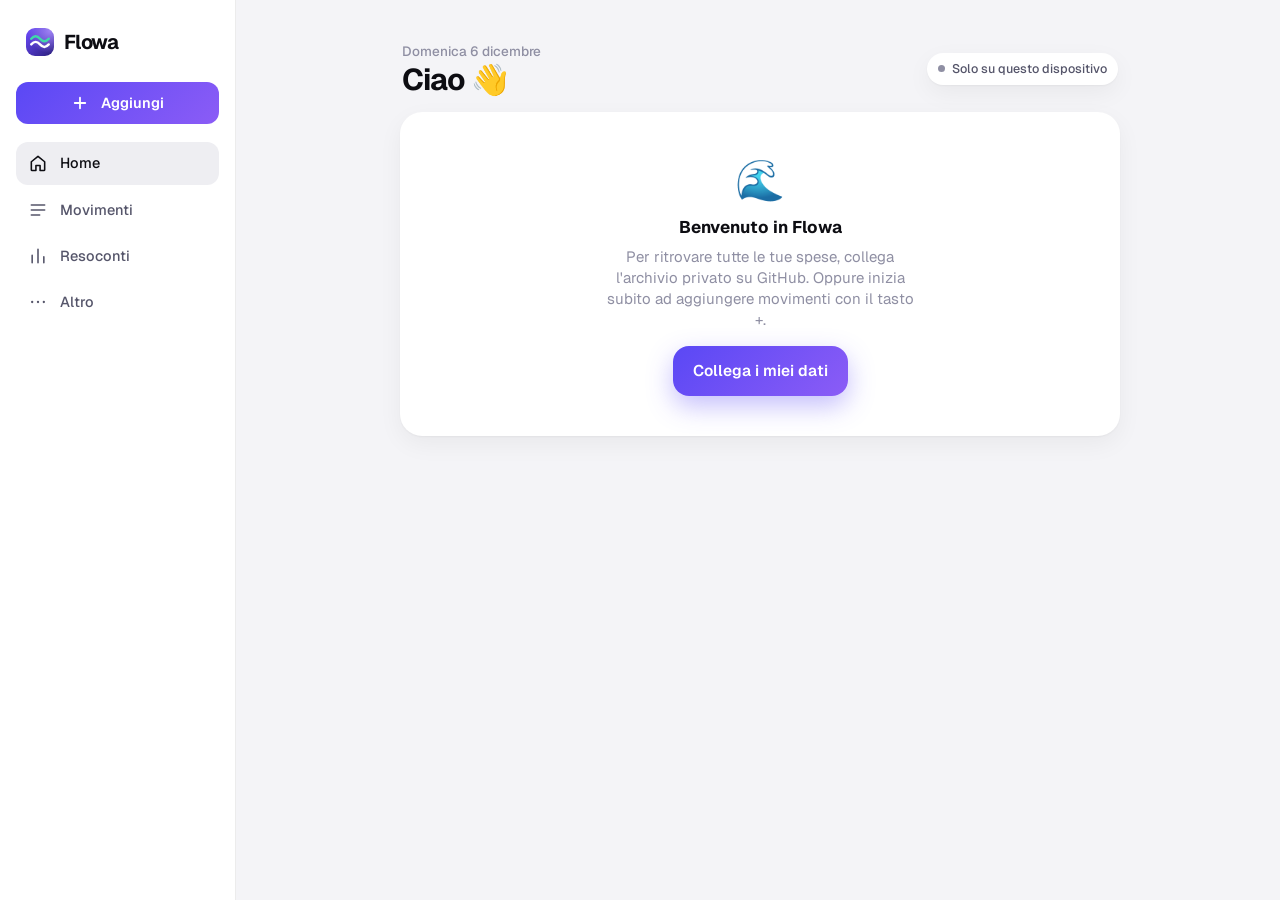
==== index.html @ 7875bc68 "Prima versione di Flowa Co-Authored-By: Claude Opus 5.5 <noreply@anthropic.com> Claude-Session: http" ====
<!doctype html>
<html lang="it">
<head>
  <meta charset="utf-8">
  <meta name="viewport" content="width=device-width, initial-scale=1, viewport-fit=cover, interactive-widget=resizes-content">
  <title>Flowa</title>
  <meta name="description" content="Le tue spese e le tue entrate, in un attimo.">
  <meta name="theme-color" content="#f4f4f7" media="(prefers-color-scheme: light)">
  <meta name="theme-color" content="#0a0a0d" media="(prefers-color-scheme: dark)">
  <meta name="apple-mobile-web-app-capable" content="yes">
  <meta name="mobile-web-app-capable" content="yes">
  <meta name="apple-mobile-web-app-status-bar-style" content="default">
  <meta name="apple-mobile-web-app-title" content="Flowa">
  <link rel="manifest" href="manifest.webmanifest">
  <link rel="icon" href="assets/icons/icon.svg" type="image/svg+xml">
  <link rel="apple-touch-icon" href="assets/icons/apple-touch-icon.png">
  <link rel="preconnect" href="https://fonts.googleapis.com">
  <link rel="preconnect" href="https://fonts.gstatic.com" crossorigin>
  <link href="https://fonts.googleapis.com/css2?family=Geist:wght@400;500;600;700&family=Geist+Mono:wght@500&display=swap" rel="stylesheet">
  <link rel="stylesheet" href="assets/css/app.css">
  <script>
    // Tema scelto dall'utente (prima di disegnare la pagina, per evitare lampi).
    try { const t = localStorage.getItem('flowa:theme'); if (t === 'light' || t === 'dark') document.documentElement.dataset.theme = t; } catch (e) {}
  </script>
</head>
<body>
  <div class="app">
    <nav class="tabs" aria-label="Sezioni">
      <div class="tabs__brand"><span class="logo" aria-hidden="true"></span>Flowa</div>
      <a class="tab" href="#/home" data-tab="home"><svg viewBox="0 0 24 24"><path d="M4 10.5 12 4l8 6.5V20a1 1 0 0 1-1 1h-4.5v-6h-5v6H5a1 1 0 0 1-1-1z"/></svg><span>Home</span></a>
      <a class="tab" href="#/movimenti" data-tab="movimenti"><svg viewBox="0 0 24 24"><path d="M4 6h16M4 12h16M4 18h10"/></svg><span>Movimenti</span></a>
      <button class="tab tab--add" type="button" data-action="add" aria-label="Aggiungi movimento"><span class="plus"><svg viewBox="0 0 24 24"><path d="M12 5v14M5 12h14"/></svg></span><span>Aggiungi</span></button>
      <a class="tab" href="#/analisi" data-tab="analisi"><svg viewBox="0 0 24 24"><path d="M5 20V11M12 20V4M19 20v-7"/></svg><span>Resoconti</span></a>
      <a class="tab" href="#/altro" data-tab="altro"><svg viewBox="0 0 24 24"><circle cx="5" cy="12" r="1.4"/><circle cx="12" cy="12" r="1.4"/><circle cx="19" cy="12" r="1.4"/></svg><span>Altro</span></a>
    </nav>

    <main class="main">
      <div class="fresh" id="fresh" hidden>
        <span>✨ Nuova versione di Flowa</span>
        <button type="button" data-action="reload">Aggiorna</button>
      </div>
      <div id="view" class="view"></div>
    </main>
  </div>

  <div class="sheet" id="sheet" hidden>
    <div class="sheet__backdrop" data-action="close-sheet"></div>
    <div class="sheet__panel" role="dialog" aria-modal="true" id="sheetPanel"></div>
  </div>

  <div class="toast" id="toast" hidden></div>

  <script src="assets/js/app.js"></script>
</body>
</html>
---- assets/css/app.css ----
/* Flowa — stile. I colori sono token in :root (modalità scura più sotto). */
:root {
  color-scheme: light;
  --bg: #f4f4f7;
  --surface: #ffffff;
  --surface-2: #eeeef2;
  --surface-3: #e4e4ea;
  --ink: #0d0d12;
  --ink-2: #55556a;
  --ink-3: #8f8fa3;
  --line: rgba(13, 13, 18, .08);
  --accent: #5a48f5;
  --accent-2: #8b5cf6;
  --accent-soft: rgba(90, 72, 245, .1);
  --accent-ink: #ffffff;
  --income: #12935f;
  --income-soft: rgba(18, 147, 95, .11);
  --expense: #d9541f;
  --warn: #b7791f;
  --danger: #d1343a;
  --danger-soft: rgba(209, 52, 58, .1);
  --hero-1: #16133a;
  --hero-2: #2b1f7a;
  --hero-ink: #ffffff;
  --series-in: #1baf7a;
  --series-out: #eb6834;
  --bar: #5a48f5;
  --bar-soft: #d9d5fd;
  --shadow: 0 1px 2px rgba(13, 13, 18, .04), 0 8px 24px rgba(13, 13, 18, .05);
  --shadow-lg: 0 24px 60px rgba(13, 13, 18, .18);
  --r: 22px;
  --r-sm: 14px;
  --font: 'Geist', ui-sans-serif, system-ui, -apple-system, 'Segoe UI', sans-serif;
  --mono: 'Geist Mono', ui-monospace, SFMono-Regular, Menlo, monospace;
  --tabs-h: 64px;
  --safe-b: env(safe-area-inset-bottom, 0px);
  --safe-t: env(safe-area-inset-top, 0px);
}
@media (prefers-color-scheme: dark) {
  :root:not([data-theme="light"]) {
    color-scheme: dark;
    --bg: #0a0a0d; --surface: #141419; --surface-2: #1c1c23; --surface-3: #26262f;
    --ink: #f3f3f7; --ink-2: #a9a9bb; --ink-3: #6f6f82; --line: rgba(255, 255, 255, .08);
    --accent: #7c6cff; --accent-2: #a78bfa; --accent-soft: rgba(124, 108, 255, .16);
    --income: #3ccf91; --income-soft: rgba(60, 207, 145, .13); --expense: #ff8a5c;
    --warn: #f0b445; --danger: #ff6b6b; --danger-soft: rgba(255, 107, 107, .13);
    --hero-1: #17142f; --hero-2: #2a1f6e;
    --series-in: #199e70; --series-out: #d95926; --bar: #7c6cff; --bar-soft: #2f2a5c;
    --shadow: 0 1px 0 rgba(255, 255, 255, .03) inset; --shadow-lg: 0 24px 60px rgba(0, 0, 0, .6);
  }
}
:root[data-theme="dark"] {
  color-scheme: dark;
  --bg: #0a0a0d; --surface: #141419; --surface-2: #1c1c23; --surface-3: #26262f;
  --ink: #f3f3f7; --ink-2: #a9a9bb; --ink-3: #6f6f82; --line: rgba(255, 255, 255, .08);
  --accent: #7c6cff; --accent-2: #a78bfa; --accent-soft: rgba(124, 108, 255, .16);
  --income: #3ccf91; --income-soft: rgba(60, 207, 145, .13); --expense: #ff8a5c;
  --warn: #f0b445; --danger: #ff6b6b; --danger-soft: rgba(255, 107, 107, .13);
  --hero-1: #17142f; --hero-2: #2a1f6e;
  --series-in: #199e70; --series-out: #d95926; --bar: #7c6cff; --bar-soft: #2f2a5c;
  --shadow: 0 1px 0 rgba(255, 255, 255, .03) inset; --shadow-lg: 0 24px 60px rgba(0, 0, 0, .6);
}

* { box-sizing: border-box; -webkit-tap-highlight-color: transparent; }
html { -webkit-text-size-adjust: 100%; }
body {
  margin: 0; background: var(--bg); color: var(--ink); font-family: var(--font);
  font-size: 15px; line-height: 1.4; -webkit-font-smoothing: antialiased; overscroll-behavior-y: none;
}
button, input, select, textarea { font: inherit; color: inherit; }
button { cursor: pointer; border: 0; background: none; padding: 0; }
a { color: inherit; text-decoration: none; }
svg { display: block; }
[hidden] { display: none !important; }
.num { font-variant-numeric: tabular-nums; font-feature-settings: 'tnum'; letter-spacing: -.01em; }

/* ---------- Struttura ---------- */
.app { min-height: 100dvh; }
.main { padding: calc(var(--safe-t) + 8px) 16px calc(var(--tabs-h) + var(--safe-b) + 28px); max-width: 560px; margin: 0 auto; }
.view { animation: fade .28s ease both; }
@keyframes fade { from { opacity: 0; transform: translateY(6px); } to { opacity: 1; transform: none; } }

.tabs {
  position: fixed; z-index: 20; left: 0; right: 0; bottom: 0;
  display: flex; align-items: stretch; justify-content: space-around;
  height: calc(var(--tabs-h) + var(--safe-b)); padding: 0 6px var(--safe-b);
  background: color-mix(in srgb, var(--surface) 82%, transparent);
  backdrop-filter: saturate(1.8) blur(20px); -webkit-backdrop-filter: saturate(1.8) blur(20px);
  border-top: 1px solid var(--line);
}
.tabs__brand { display: none; }
.tab { flex: 1; display: flex; flex-direction: column; align-items: center; justify-content: center; gap: 3px; color: var(--ink-3); font-size: 10.5px; font-weight: 500; transition: color .2s; }
.tab svg { width: 24px; height: 24px; fill: none; stroke: currentColor; stroke-width: 1.9; stroke-linecap: round; stroke-linejoin: round; }
.tab circle { fill: currentColor; stroke: none; }
.tab.is-active { color: var(--ink); }
.tab--add > span:last-child { display: none; }
.tab--add .plus {
  width: 52px; height: 52px; border-radius: 18px; display: grid; place-items: center; margin-top: -2px;
  background: linear-gradient(135deg, var(--accent), var(--accent-2)); color: #fff;
  box-shadow: 0 8px 22px color-mix(in srgb, var(--accent) 45%, transparent); transition: transform .15s;
}
.tab--add:active .plus { transform: scale(.92); }
.tab--add svg { stroke-width: 2.4; }

@media (min-width: 900px) {
  .main { max-width: 1040px; padding: 32px 40px 48px 280px; }
  .tabs {
    top: 0; right: auto; width: 236px; height: auto; flex-direction: column; justify-content: flex-start; gap: 4px;
    padding: 28px 16px; border-top: 0; border-right: 1px solid var(--line); background: var(--surface);
  }
  .tabs__brand { order: -2; display: flex; align-items: center; gap: 10px; font-weight: 700; font-size: 20px; letter-spacing: -.03em; padding: 0 10px 22px; }
  .tab { flex: 0; flex-direction: row; justify-content: flex-start; gap: 12px; padding: 11px 12px; border-radius: 12px; font-size: 14.5px; color: var(--ink-2); }
  .tab:hover { background: var(--surface-2); }
  .tab.is-active { background: var(--surface-2); color: var(--ink); }
  .tab svg { width: 20px; height: 20px; }
  .tab--add { order: -1; margin-bottom: 14px; background: linear-gradient(135deg, var(--accent), var(--accent-2)); color: #fff !important; justify-content: center; font-weight: 600; }
  .tab--add:hover { background: linear-gradient(135deg, var(--accent), var(--accent-2)); filter: brightness(1.06); }
  .tab--add .plus { width: auto; height: auto; background: none; box-shadow: none; margin: 0; }
  .tab--add .plus svg { width: 18px; height: 18px; }
  .tab--add > span:last-child { display: inline; }
}

.logo { width: 28px; height: 28px; border-radius: 9px; background: url('../icons/icon.svg') center/cover; flex: none; }

/* ---------- Testate ---------- */
.top { display: flex; align-items: center; justify-content: space-between; gap: 12px; padding: 10px 2px 16px; }
.top h1 { margin: 0; font-size: 30px; line-height: 1.1; font-weight: 700; letter-spacing: -.035em; }
.top .sub { color: var(--ink-3); font-size: 13.5px; font-weight: 500; margin-bottom: 2px; }
.back { display: inline-flex; align-items: center; gap: 4px; color: var(--ink-2); font-weight: 500; font-size: 14px; padding: 6px 0; }
.back svg { width: 18px; height: 18px; fill: none; stroke: currentColor; stroke-width: 2; }
.sync { display: inline-flex; align-items: center; gap: 7px; padding: 7px 11px; border-radius: 99px; background: var(--surface); box-shadow: var(--shadow); font-size: 12.5px; font-weight: 500; color: var(--ink-2); white-space: nowrap; }
.sync i { width: 7px; height: 7px; border-radius: 50%; background: var(--ink-3); }
.sync[data-s="ok"] i { background: var(--income); }
.sync[data-s="busy"] i { background: var(--accent); animation: pulse 1s infinite; }
.sync[data-s="err"] i { background: var(--danger); }
.sync[data-s="off"] i { background: var(--warn); }
@keyframes pulse { 50% { opacity: .3; } }

.fresh { display: flex; align-items: center; justify-content: space-between; gap: 12px; margin: 4px 0 12px; padding: 12px 14px 12px 16px; border-radius: 16px; background: linear-gradient(135deg, var(--accent), var(--accent-2)); color: #fff; font-weight: 500; font-size: 14px; box-shadow: 0 10px 30px color-mix(in srgb, var(--accent) 35%, transparent); }
.fresh button { background: #fff; color: var(--accent); font-weight: 600; padding: 8px 14px; border-radius: 99px; font-size: 13.5px; }

/* ---------- Card ---------- */
.grid { display: grid; gap: 14px; }
@media (min-width: 900px) { .grid--2 { grid-template-columns: 1fr 1fr; align-items: start; } .span-2 { grid-column: 1 / -1; } }
.card { background: var(--surface); border-radius: var(--r); padding: 18px; box-shadow: var(--shadow); }
.card--flat { padding: 6px 0; }
.card__head { display: flex; align-items: baseline; justify-content: space-between; gap: 10px; margin-bottom: 14px; }
.card__title { font-size: 15px; font-weight: 600; letter-spacing: -.01em; }
.card__link { font-size: 13.5px; color: var(--accent); font-weight: 500; }
.muted { color: var(--ink-3); }
.small { font-size: 13px; }
.label { font-size: 12.5px; color: var(--ink-3); font-weight: 500; }

.hero {
  position: relative; overflow: hidden; border-radius: 28px; padding: 22px 22px 20px; color: var(--hero-ink);
  background: radial-gradient(120% 120% at 100% 0%, #6d4bff 0%, transparent 55%), radial-gradient(90% 90% at 0% 100%, #1fb98a55 0%, transparent 60%), linear-gradient(160deg, var(--hero-2), var(--hero-1));
  box-shadow: 0 20px 50px rgba(36, 24, 120, .28);
}
.hero::after { content: ''; position: absolute; inset: 0; background: url("data:image/svg+xml,%3Csvg xmlns='http://www.w3.org/2000/svg' width='400' height='200' viewBox='0 0 400 200'%3E%3Cpath d='M0 140 C 80 100, 140 180, 220 130 S 340 70, 400 110' fill='none' stroke='white' stroke-opacity='.09' stroke-width='2'/%3E%3Cpath d='M0 165 C 90 125, 150 200, 230 155 S 340 95, 400 135' fill='none' stroke='white' stroke-opacity='.06' stroke-width='2'/%3E%3C/svg%3E") bottom/cover no-repeat; pointer-events: none; }
.hero__label { font-size: 13.5px; opacity: .72; font-weight: 500; }
.hero__amount { font-size: 46px; line-height: 1.05; font-weight: 600; letter-spacing: -.045em; margin: 6px 0 4px; }
.hero__amount small { font-size: .5em; opacity: .6; font-weight: 500; letter-spacing: -.02em; }
.hero__trend { display: inline-flex; align-items: center; gap: 6px; font-size: 12.5px; font-weight: 500; padding: 5px 10px; border-radius: 99px; background: rgba(255, 255, 255, .12); }
.hero__row { position: relative; z-index: 1; display: grid; grid-template-columns: 1fr 1fr; gap: 10px; margin-top: 18px; }
.hero__stat { background: rgba(255, 255, 255, .08); border: 1px solid rgba(255, 255, 255, .08); border-radius: 16px; padding: 11px 13px; }
.hero__stat .label { color: rgba(255, 255, 255, .62); }
.hero__stat b { display: block; font-size: 17px; font-weight: 600; margin-top: 2px; letter-spacing: -.02em; }
.hero__months { position: relative; z-index: 1; display: flex; gap: 6px; margin-bottom: 14px; }
.hero__months button { width: 30px; height: 30px; border-radius: 50%; background: rgba(255, 255, 255, .1); color: #fff; display: grid; place-items: center; }
.hero__months button:disabled { opacity: .3; }
.hero__months svg { width: 16px; height: 16px; fill: none; stroke: currentColor; stroke-width: 2.2; }

/* Riepilogo settimanale */
.recap { background: linear-gradient(135deg, var(--accent-soft), transparent 70%), var(--surface); border: 1px solid color-mix(in srgb, var(--accent) 22%, transparent); }
.recap__big { font-size: 30px; font-weight: 600; letter-spacing: -.035em; }
.pill { white-space: nowrap; display: inline-flex; align-items: center; gap: 4px; font-size: 12.5px; font-weight: 600; padding: 4px 9px; border-radius: 99px; background: var(--surface-2); color: var(--ink-2); }
.pill--good { background: var(--income-soft); color: var(--income); }
.pill--bad { background: var(--danger-soft); color: var(--danger); }
.x { width: 30px; height: 30px; border-radius: 50%; display: grid; place-items: center; color: var(--ink-3); background: var(--surface-2); flex: none; }
.x svg { width: 14px; height: 14px; fill: none; stroke: currentColor; stroke-width: 2.4; stroke-linecap: round; }

.week__chart { margin-top: 14px; }
.week__total { font-size: 28px; font-weight: 600; letter-spacing: -.035em; line-height: 1.1; }

/* ---------- Grafici ---------- */
.chart { position: relative; }
.chart svg { width: 100%; height: auto; overflow: visible; }
.chart .ax { fill: var(--ink-3); font-size: 10.5px; font-family: var(--font); }
.chart .ax-today { fill: var(--ink); font-weight: 600; }
.chart .grid-l { stroke: var(--line); stroke-width: 1; }
.chart .avg-l { stroke: var(--ink-3); stroke-width: 1.2; stroke-dasharray: 3 4; }
.chart .hit { fill: transparent; cursor: pointer; }
.chart .b { transition: opacity .15s; }
.chart:has(.hit:hover) .b { opacity: .45; }
.chart .g:hover .b { opacity: 1; }
.tip { position: absolute; z-index: 5; pointer-events: none; transform: translate(-50%, -100%); background: var(--ink); color: var(--bg); padding: 7px 10px; border-radius: 10px; font-size: 12px; white-space: nowrap; box-shadow: var(--shadow-lg); }
.tip b { font-weight: 600; }
.legend { display: flex; gap: 14px; font-size: 12.5px; color: var(--ink-2); margin-top: 10px; }
.legend i { display: inline-block; width: 9px; height: 9px; border-radius: 3px; margin-right: 6px; vertical-align: -1px; }

.cats { display: grid; gap: 12px; }
.catbar { display: grid; grid-template-columns: 34px 1fr auto; gap: 4px 12px; align-items: center; }
.catbar__ic { grid-row: span 2; }
.catbar__name { font-size: 14px; font-weight: 500; }
.catbar__val { font-size: 14px; font-weight: 600; text-align: right; }
.catbar__track { grid-column: 2 / 4; height: 6px; border-radius: 99px; background: var(--surface-2); overflow: hidden; }
.catbar__track i { display: block; height: 100%; border-radius: 99px; min-width: 4px; }
.catbar__pct { color: var(--ink-3); font-weight: 500; font-size: 12.5px; margin-left: 6px; }
button.catbar { text-align: left; width: 100%; }

.ic { width: 34px; height: 34px; border-radius: 11px; display: grid; place-items: center; font-size: 17px; line-height: 1; flex: none; }
.ic--lg { width: 42px; height: 42px; border-radius: 14px; font-size: 20px; }

/* ---------- Movimenti ---------- */
.txs { display: flex; flex-direction: column; }
.day { display: flex; justify-content: space-between; padding: 18px 4px 6px; font-size: 12.5px; font-weight: 600; color: var(--ink-3); text-transform: capitalize; }
.day:first-child { padding-top: 4px; }
.tx { display: flex; align-items: center; gap: 12px; width: 100%; padding: 10px 6px; border-radius: 14px; text-align: left; transition: background .15s; }
.tx:hover { background: var(--surface-2); }
.tx:active { transform: scale(.99); }
.tx__main { flex: 1; min-width: 0; }
.tx__title { display: block; font-weight: 500; font-size: 14.5px; white-space: nowrap; overflow: hidden; text-overflow: ellipsis; }
.tx__sub { display: block; font-size: 12.5px; color: var(--ink-3); white-space: nowrap; overflow: hidden; text-overflow: ellipsis; }
.tx__amt { font-weight: 600; font-size: 14.5px; white-space: nowrap; }
.tx__amt.in { color: var(--income); }
.tx__amt small { display: block; text-align: right; font-weight: 500; font-size: 11.5px; color: var(--ink-3); }
.tag { display: inline-block; font-size: 10.5px; font-weight: 600; padding: 1px 6px; border-radius: 6px; background: var(--surface-2); color: var(--ink-2); margin-left: 4px; vertical-align: 1px; }

.search { position: relative; margin-bottom: 12px; }
.search input { width: 100%; height: 46px; border-radius: 14px; border: 0; background: var(--surface); box-shadow: var(--shadow); padding: 0 14px 0 42px; font-size: 15px; outline: none; }
.search input:focus { box-shadow: 0 0 0 2px var(--accent); }
.search svg { position: absolute; left: 14px; top: 13px; width: 20px; height: 20px; fill: none; stroke: var(--ink-3); stroke-width: 2; }

.seg { display: inline-flex; padding: 3px; border-radius: 13px; background: var(--surface-3); gap: 2px; }
.seg button { padding: 7px 14px; border-radius: 10px; font-size: 13.5px; font-weight: 500; color: var(--ink-2); transition: background .2s, color .2s; }
.seg button.on { background: var(--surface); color: var(--ink); box-shadow: 0 1px 3px rgba(0, 0, 0, .12); }
.seg--full { display: flex; } .seg--full button { flex: 1; }

.chips { display: flex; gap: 8px; overflow-x: auto; scrollbar-width: none; margin: 0 -16px; padding: 2px 16px 4px; scroll-padding: 16px; }
.chips::-webkit-scrollbar { display: none; }
.chip { flex: none; display: inline-flex; align-items: center; gap: 6px; height: 36px; padding: 0 13px; border-radius: 99px; background: var(--surface); box-shadow: var(--shadow); font-size: 13.5px; font-weight: 500; color: var(--ink-2); white-space: nowrap; transition: transform .12s, background .15s; }
.chip:active { transform: scale(.95); }
.chip.on { background: var(--ink); color: var(--bg); }
.chip .e { font-size: 15px; }

.summary { display: flex; gap: 10px; margin: 4px 0 2px; }
.summary > div { flex: 1; background: var(--surface); border-radius: 16px; padding: 11px 13px; box-shadow: var(--shadow); }
.summary b { display: block; font-size: 16px; font-weight: 600; letter-spacing: -.02em; }

.more { display: block; width: 100%; padding: 14px; margin-top: 8px; border-radius: 14px; background: var(--surface-2); font-weight: 500; color: var(--ink-2); }

.empty { text-align: center; padding: 40px 20px; color: var(--ink-3); }
.empty .big { font-size: 40px; margin-bottom: 8px; }
.empty h3 { margin: 0 0 6px; color: var(--ink); font-size: 17px; }
.empty p { margin: 0 auto 16px; max-width: 320px; }

/* Liste settimane / mesi */
.period { display: block; cursor: pointer; width: 100%; text-align: left; padding: 14px 4px; border-bottom: 1px solid var(--line); }
.period:last-child { border-bottom: 0; }
.period__row { display: flex; align-items: center; justify-content: space-between; gap: 10px; }
.period__name { font-weight: 600; font-size: 14.5px; }
.period__val { font-weight: 600; font-size: 15px; }
.stack { display: flex; height: 6px; gap: 2px; margin-top: 9px; border-radius: 99px; overflow: hidden; background: var(--surface-2); }
.stack i { display: block; height: 100%; }
.stack i:first-child { border-radius: 99px 0 0 99px; } .stack i:last-child { border-radius: 0 99px 99px 0; }
.period__detail { padding-top: 12px; }
.period__detail .tx { padding: 7px 0; }

/* ---------- Pulsanti, campi ---------- */
.btn { display: inline-flex; align-items: center; justify-content: center; gap: 8px; height: 50px; padding: 0 20px; border-radius: 16px; font-weight: 600; font-size: 15.5px; background: var(--surface-2); color: var(--ink); transition: transform .12s, opacity .2s, filter .2s; }
.btn:active { transform: scale(.97); }
.btn--primary { background: linear-gradient(135deg, var(--accent), var(--accent-2)); color: #fff; box-shadow: 0 10px 26px color-mix(in srgb, var(--accent) 35%, transparent); }
.btn--income { background: linear-gradient(135deg, #12935f, #1fbf86); box-shadow: 0 10px 26px rgba(18, 147, 95, .3); }
.btn--danger { background: var(--danger-soft); color: var(--danger); }
.btn--block { width: 100%; }
.btn--sm { height: 38px; padding: 0 14px; border-radius: 12px; font-size: 14px; }
.btn:disabled { opacity: .4; box-shadow: none; pointer-events: none; }
.field { display: block; margin-bottom: 12px; }
.field > span { display: block; font-size: 12.5px; font-weight: 500; color: var(--ink-3); margin: 0 0 6px 2px; }
.input { width: 100%; height: 48px; border-radius: 14px; border: 1px solid var(--line); background: var(--surface-2); padding: 0 14px; font-size: 16px; outline: none; transition: border-color .15s, background .15s; }
.input:focus { border-color: var(--accent); background: var(--surface); }
textarea.input { height: auto; padding: 12px 14px; resize: vertical; }
.row { display: flex; gap: 10px; align-items: center; }
.row > * { flex: 1; }

/* Elenco impostazioni */
.list { background: var(--surface); border-radius: var(--r); box-shadow: var(--shadow); overflow: hidden; }
.list + .list { margin-top: 14px; }
.item { display: flex; align-items: center; gap: 13px; width: 100%; text-align: left; padding: 13px 16px; border-bottom: 1px solid var(--line); }
.item:last-child { border-bottom: 0; }
.item:hover { background: var(--surface-2); }
.item__main { flex: 1; min-width: 0; }
.item__title { font-weight: 500; }
.item__sub { font-size: 12.5px; color: var(--ink-3); }
.item__end { color: var(--ink-3); font-size: 13.5px; display: flex; align-items: center; gap: 6px; }
.chev { width: 16px; height: 16px; fill: none; stroke: var(--ink-3); stroke-width: 2; flex: none; }
.section-t { font-size: 12.5px; font-weight: 600; color: var(--ink-3); text-transform: uppercase; letter-spacing: .06em; margin: 22px 6px 8px; }
.note { font-size: 13.5px; color: var(--ink-2); line-height: 1.5; }
.note ol { padding-left: 20px; margin: 8px 0; } .note li { margin: 4px 0; }
.note code { font-family: var(--mono); font-size: 12.5px; background: var(--surface-2); padding: 1px 5px; border-radius: 5px; }

.switch { position: relative; width: 46px; height: 28px; border-radius: 99px; background: var(--surface-3); transition: background .2s; flex: none; }
.switch::after { content: ''; position: absolute; top: 3px; left: 3px; width: 22px; height: 22px; border-radius: 50%; background: #fff; box-shadow: 0 1px 3px rgba(0, 0, 0, .25); transition: transform .2s; }
.switch.on { background: var(--income); }
.switch.on::after { transform: translateX(18px); }

.progress { height: 8px; border-radius: 99px; background: var(--surface-2); overflow: hidden; margin-top: 8px; }
.progress i { display: block; height: 100%; border-radius: 99px; background: var(--income); transition: width .5s cubic-bezier(.2, .8, .2, 1); }
.progress i.warn { background: var(--warn); } .progress i.over { background: var(--danger); }

/* ---------- Pannello (bottom sheet) ---------- */
.sheet { position: fixed; inset: 0; z-index: 50; display: flex; align-items: flex-end; justify-content: center; }
.sheet__backdrop { position: absolute; inset: 0; background: rgba(5, 5, 12, .45); backdrop-filter: blur(3px); -webkit-backdrop-filter: blur(3px); animation: bd .25s ease both; }
@keyframes bd { from { opacity: 0; } }
.sheet__panel {
  position: relative; width: 100%; max-width: 560px; max-height: 94dvh; overflow-y: auto; overscroll-behavior: contain;
  background: var(--surface); border-radius: 28px 28px 0 0; padding: 10px 18px calc(18px + var(--safe-b));
  box-shadow: var(--shadow-lg); animation: up .34s cubic-bezier(.2, .9, .25, 1) both;
}
.sheet__panel::before { content: ''; display: block; width: 38px; height: 5px; border-radius: 99px; background: var(--surface-3); margin: 0 auto 10px; }
.sheet.closing .sheet__panel { animation: down .22s ease-in both; } .sheet.closing .sheet__backdrop { animation: bd .22s ease-in reverse both; }
@keyframes up { from { transform: translateY(100%); } }
@keyframes down { to { transform: translateY(100%); } }
@media (min-width: 700px) { .sheet { align-items: center; } .sheet__panel { border-radius: 28px; max-width: 480px; padding-bottom: 20px; } .sheet__panel::before { display: none; } @keyframes up { from { transform: translateY(24px) scale(.97); opacity: 0; } } @keyframes down { to { transform: translateY(16px) scale(.98); opacity: 0; } } }
.sheet__head { display: flex; align-items: center; justify-content: space-between; gap: 10px; margin-bottom: 8px; }
.sheet__head h2 { margin: 0; font-size: 19px; letter-spacing: -.02em; }

/* Inserimento rapido */
.amount { text-align: center; padding: 12px 0 6px; }
.amount__v { font-size: 56px; font-weight: 600; letter-spacing: -.05em; line-height: 1.05; display: inline-flex; align-items: baseline; justify-content: center; gap: 4px; min-height: 60px; }
.amount__v .cur { font-size: .5em; color: var(--ink-3); font-weight: 500; margin-right: 2px; }
.amount__v.zero { color: var(--ink-3); }
.amount__v.in { color: var(--income); }
.amount__v .caret { width: 2px; height: .8em; background: var(--accent); border-radius: 2px; animation: blink 1s steps(1) infinite; align-self: center; }
@keyframes blink { 50% { opacity: 0; } }
.amount__v.shake { animation: shake .3s; }
@keyframes shake { 25% { transform: translateX(-6px); } 75% { transform: translateX(6px); } }
.amount__hint { font-size: 12.5px; color: var(--ink-3); min-height: 18px; }

.add-sec { margin-top: 10px; }
.add-sec .chips { margin: 0 -18px; padding: 2px 18px 6px; }
.add-sec .chip { box-shadow: none; background: var(--surface-2); }
.add-sec .chip.on { background: var(--ink); color: var(--bg); }
.chip--cat.on { background: var(--c) !important; color: #fff !important; }
.chip--ghost { background: transparent !important; border: 1px dashed var(--surface-3); }
.details { display: flex; gap: 8px; flex-wrap: wrap; margin-top: 10px; }
.details .chip { background: var(--surface-2); box-shadow: none; height: 34px; font-size: 13px; }
.details .chip.on { background: var(--accent-soft); color: var(--accent); }
.datewrap { position: relative; }
.datewrap input { position: absolute; inset: 0; opacity: 0; width: 100%; cursor: pointer; }
.inline { display: flex; gap: 8px; margin-top: 10px; }
.inline .input { height: 42px; font-size: 15px; border-radius: 12px; }

.keypad { display: grid; grid-template-columns: repeat(3, 1fr); gap: 7px; margin: 12px 0; }
.key { height: 52px; border-radius: 15px; background: var(--surface-2); font-size: 23px; font-weight: 500; display: grid; place-items: center; transition: background .1s, transform .08s; user-select: none; -webkit-user-select: none; }
.key:active { background: var(--surface-3); transform: scale(.96); }
.key svg { width: 24px; height: 24px; fill: none; stroke: currentColor; stroke-width: 1.8; }
@media (pointer: fine) and (min-width: 700px) { .keypad { grid-template-columns: repeat(6, 1fr); } .key { height: 42px; font-size: 18px; } }

.split { margin-top: 10px; padding: 12px; border-radius: 16px; background: var(--surface-2); }
.split .input { background: var(--surface); }
.split .seg { background: var(--surface-3); }

/* Toast */
.toast { width: max-content; position: fixed; z-index: 60; left: 50%; bottom: calc(var(--tabs-h) + var(--safe-b) + 14px); transform: translateX(-50%); display: flex; align-items: center; gap: 14px; padding: 12px 14px 12px 18px; border-radius: 16px; background: var(--ink); color: var(--bg); font-size: 14px; font-weight: 500; box-shadow: var(--shadow-lg); animation: toast .3s cubic-bezier(.2, .9, .25, 1.2) both; max-width: calc(100% - 32px); }
.toast button { color: var(--accent-2); font-weight: 600; }
@keyframes toast { from { opacity: 0; transform: translate(-50%, 12px) scale(.96); } }
@media (min-width: 900px) { .toast { bottom: 28px; left: calc(50% + 118px); } }

.confetti { position: fixed; pointer-events: none; z-index: 70; width: 8px; height: 8px; border-radius: 2px; }
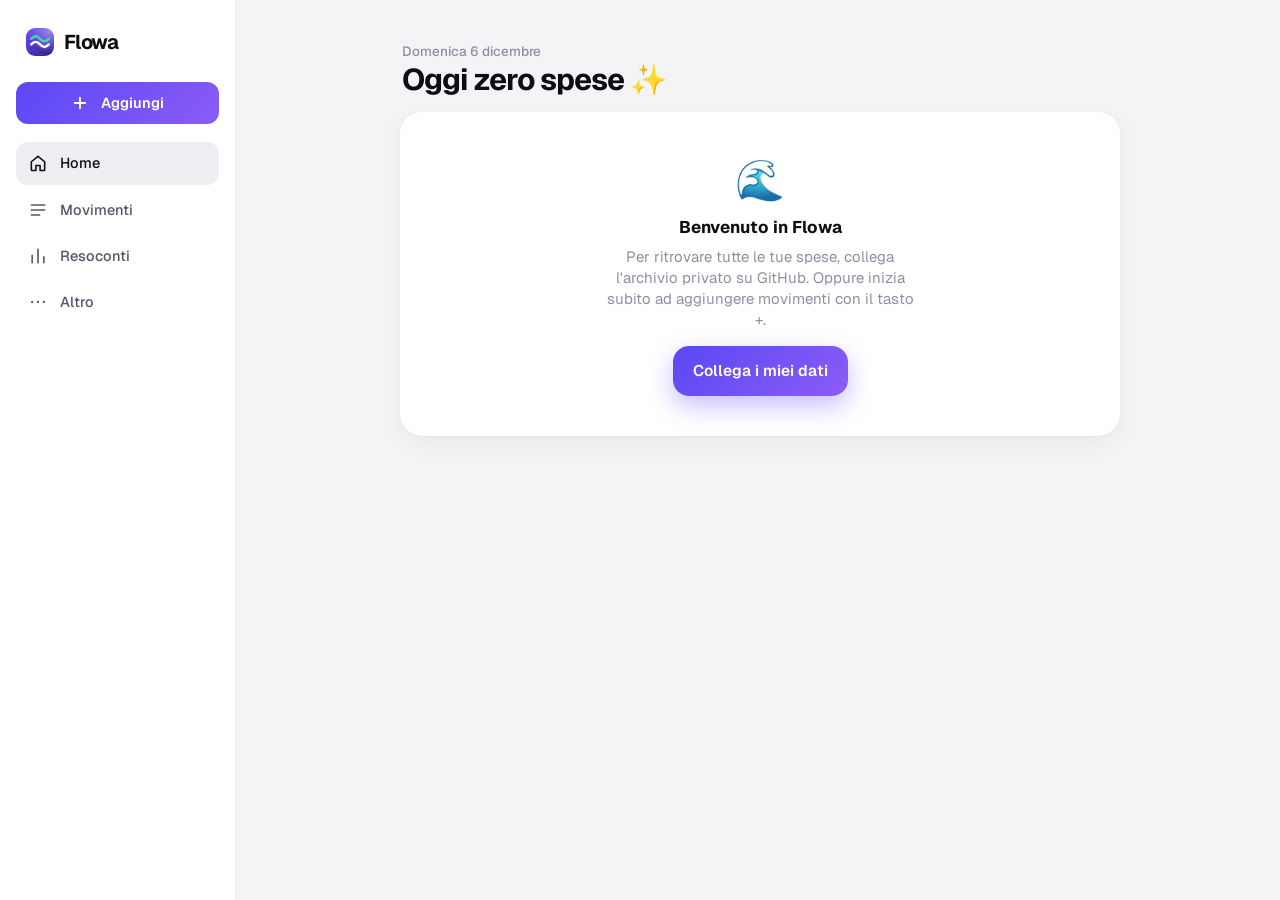
==== commit 7f5f1789: "Importa movimenti dal file della banca (Excel, CSV, PDF) Altro → Importa movimenti: riconosce da sol" ====
--- a/index.html
+++ b/index.html
@@ -48,8 +48,10 @@
     <div class="sheet__panel" role="dialog" aria-modal="true" id="sheetPanel"></div>
   </div>
 
+  <div class="dialog" id="dialog" hidden></div>
   <div class="toast" id="toast" hidden></div>
 
   <script src="assets/js/app.js"></script>
+  <script src="assets/js/importa.js"></script>
 </body>
 </html>
--- a/assets/css/app.css
+++ b/assets/css/app.css
@@ -105,7 +105,7 @@
 @media (min-width: 900px) {
   .main { max-width: 1040px; padding: 32px 40px 48px 280px; }
   .tabs {
-    top: 0; right: auto; width: 236px; height: auto; flex-direction: column; justify-content: flex-start; gap: 4px;
+    top: 0; bottom: 0; right: auto; width: 236px; height: auto; flex-direction: column; justify-content: flex-start; gap: 4px;
     padding: 28px 16px; border-top: 0; border-right: 1px solid var(--line); background: var(--surface);
   }
   .tabs__brand { order: -2; display: flex; align-items: center; gap: 10px; font-weight: 700; font-size: 20px; letter-spacing: -.03em; padding: 0 10px 22px; }
@@ -184,7 +184,7 @@
 
 /* ---------- Grafici ---------- */
 .chart { position: relative; }
-.chart svg { width: 100%; height: auto; overflow: visible; }
+.chart svg { width: 100%; height: auto; max-height: 300px; overflow: visible; }
 .chart .ax { fill: var(--ink-3); font-size: 10.5px; font-family: var(--font); }
 .chart .ax-today { fill: var(--ink); font-weight: 600; }
 .chart .grid-l { stroke: var(--line); stroke-width: 1; }
@@ -337,21 +337,70 @@
 @keyframes shake { 25% { transform: translateX(-6px); } 75% { transform: translateX(6px); } }
 .amount__hint { font-size: 12.5px; color: var(--ink-3); min-height: 18px; }
 
-.add-sec { margin-top: 10px; }
-.add-sec .chips { margin: 0 -18px; padding: 2px 18px 6px; }
-.add-sec .chip { box-shadow: none; background: var(--surface-2); }
-.add-sec .chip.on { background: var(--ink); color: var(--bg); }
-.chip--cat.on { background: var(--c) !important; color: #fff !important; }
-.chip--ghost { background: transparent !important; border: 1px dashed var(--surface-3); }
-.details { display: flex; gap: 8px; flex-wrap: wrap; margin-top: 10px; }
-.details .chip { background: var(--surface-2); box-shadow: none; height: 34px; font-size: 13px; }
-.details .chip.on { background: var(--accent-soft); color: var(--accent); }
+.add { animation: none; }
+.add.slide-l { animation: slideL .26s cubic-bezier(.2, .8, .25, 1) both; }
+.add.slide-r { animation: slideR .26s cubic-bezier(.2, .8, .25, 1) both; }
+@keyframes slideL { from { opacity: 0; transform: translateX(28px); } }
+@keyframes slideR { from { opacity: 0; transform: translateX(-28px); } }
+.seg--type { flex: 1; max-width: 260px; } .seg--type button { flex: 1; }
+.add__label { display: flex; justify-content: space-between; align-items: baseline; font-size: 12.5px; font-weight: 600; color: var(--ink-2); margin: 18px 2px 8px; }
+.add__label .muted { font-weight: 500; font-size: 12px; }
+.add--p1 .add__label { margin-top: 14px; }
+
+/* riepilogo sotto l'importo */
+.facts { display: flex; gap: 6px; margin-top: 8px; }
+.fact { flex: none; white-space: nowrap; }
+.fact { display: inline-flex; align-items: center; gap: 7px; height: 36px; padding: 0 12px; border-radius: 99px; background: var(--surface-2); font-size: 13.5px; font-weight: 500; color: var(--ink-2); max-width: 100%; transition: transform .12s; }
+.fact:active { transform: scale(.96); }
+.fact--main { padding-left: 4px; color: var(--ink); font-weight: 600; flex: 1 1 auto; min-width: 0; justify-content: flex-start; }
+.fact--main .ic { width: 28px; height: 28px; border-radius: 99px; font-size: 14px; }
+.fact--main .chev { margin-left: auto; }
+.fact__txt { white-space: nowrap; overflow: hidden; text-overflow: ellipsis; }
+.fact--empty { background: transparent; border: 1.5px dashed var(--surface-3); color: var(--accent); }
+.fact--empty .ic { background: var(--accent-soft); color: var(--accent); }
+
+/* suggeriti */
+.sugs { display: flex; gap: 8px; overflow-x: auto; scrollbar-width: none; margin: 0 -18px; padding: 2px 18px 4px; scroll-snap-type: x proximity; }
+.sugs::-webkit-scrollbar { display: none; }
+.sug { flex: none; width: 104px; display: flex; flex-direction: column; align-items: flex-start; gap: 1px; padding: 10px 11px; border-radius: 16px; background: var(--surface-2); text-align: left; scroll-snap-align: start; border: 1.5px solid transparent; transition: transform .12s, background .15s, border-color .15s; }
+.sug:active { transform: scale(.96); }
+.sug__ic { font-size: 18px; line-height: 1; margin-bottom: 6px; }
+.sug__name { font-size: 13.5px; font-weight: 600; max-width: 100%; white-space: nowrap; overflow: hidden; text-overflow: ellipsis; }
+.sug__sub { font-size: 11.5px; color: var(--ink-3); max-width: 100%; white-space: nowrap; overflow: hidden; text-overflow: ellipsis; }
+.sug__amt { font-size: 11.5px; font-weight: 600; color: var(--ink-2); }
+.sug.on { background: color-mix(in srgb, var(--c) 14%, var(--surface)); border-color: var(--c); }
+
+/* dettagli */
+.detail-amt { font-size: 22px; font-weight: 600; letter-spacing: -.03em; display: inline-flex; align-items: center; gap: 6px; }
+.detail-amt span { font-size: 13px; color: var(--ink-3); }
+.detail-amt.in { color: var(--income); }
+.detail-amt.shake { animation: shake .3s; }
+.add--p2 .sheet__head { margin-bottom: 4px; }
+.catgrid { display: grid; grid-template-columns: repeat(4, 1fr); gap: 6px; }
+.catbtn { display: flex; flex-direction: column; align-items: center; justify-content: flex-start; gap: 4px; padding: 8px 3px 7px; min-height: 70px; border-radius: 16px; background: var(--surface-2); border: 1.5px solid transparent; transition: transform .12s, background .15s, border-color .15s; min-width: 0; }
+.catbtn:active { transform: scale(.95); }
+.catbtn__ic { width: 30px; height: 30px; border-radius: 10px; display: grid; place-items: center; font-size: 16px; flex: none; background: color-mix(in srgb, var(--c) 16%, transparent); }
+.catbtn__name { font-size: 11px; font-weight: 500; line-height: 1.2; text-align: center; color: var(--ink-2); max-width: 100%; overflow: hidden; text-overflow: ellipsis; display: -webkit-box; -webkit-line-clamp: 2; -webkit-box-orient: vertical; }
+.catbtn.on { background: color-mix(in srgb, var(--c) 13%, var(--surface)); border-color: var(--c); }
+.catbtn.on .catbtn__name { color: var(--ink); font-weight: 600; }
+.catbtn.on .catbtn__ic { background: var(--c); }
+.catpick { display: flex; align-items: center; gap: 12px; width: 100%; padding: 8px 14px 8px 8px; border-radius: 16px; background: color-mix(in srgb, var(--c) 12%, var(--surface)); border: 1.5px solid var(--c); text-align: left; }
+.catpick .catbtn__ic { width: 36px; height: 36px; font-size: 19px; background: var(--c); }
+.catpick b { flex: 1; font-weight: 600; }
+.catpick__ch { font-size: 13px; color: var(--accent); font-weight: 600; }
+.chips--in { margin: 8px -18px 0; padding: 2px 18px 4px; }
+.chips--in:empty { display: none; }
+.add .chip { box-shadow: none; background: var(--surface-2); height: 34px; font-size: 13.5px; }
+.add .chip.on { background: var(--ink); color: var(--bg); }
+.add .seg--full button { padding: 9px 6px; font-size: 13px; }
 .datewrap { position: relative; }
 .datewrap input { position: absolute; inset: 0; opacity: 0; width: 100%; cursor: pointer; }
-.inline { display: flex; gap: 8px; margin-top: 10px; }
-.inline .input { height: 42px; font-size: 15px; border-radius: 12px; }
-
-.keypad { display: grid; grid-template-columns: repeat(3, 1fr); gap: 7px; margin: 12px 0; }
+.splitrow { display: flex; align-items: center; justify-content: space-between; gap: 12px; width: 100%; text-align: left; margin-top: 18px; padding: 12px 14px; border-radius: 16px; background: var(--surface-2); }
+.splitrow > span:first-child { display: flex; flex-direction: column; gap: 2px; }
+.splitrow + .split { border-radius: 0 0 16px 16px; margin-top: -8px; padding-top: 16px; }
+.sheet__foot { position: sticky; bottom: calc(-18px - var(--safe-b)); margin: 16px -18px calc(-18px - var(--safe-b)); padding: 12px 18px calc(14px + var(--safe-b)); background: linear-gradient(to bottom, transparent, var(--surface) 22%); }
+@media (min-width: 700px) { .sheet__foot { bottom: -20px; margin-bottom: -20px; padding-bottom: 18px; } }
+.keypad { display: grid; grid-template-columns: repeat(3, 1fr); gap: 7px; margin: 14px 0 12px; }
 .key { height: 52px; border-radius: 15px; background: var(--surface-2); font-size: 23px; font-weight: 500; display: grid; place-items: center; transition: background .1s, transform .08s; user-select: none; -webkit-user-select: none; }
 .key:active { background: var(--surface-3); transform: scale(.96); }
 .key svg { width: 24px; height: 24px; fill: none; stroke: currentColor; stroke-width: 1.8; }
@@ -368,3 +417,102 @@
 @media (min-width: 900px) { .toast { bottom: 28px; left: calc(50% + 118px); } }
 
 .confetti { position: fixed; pointer-events: none; z-index: 70; width: 8px; height: 8px; border-radius: 2px; }
+
+/* ---------- Panoramica ---------- */
+.kpis { display: grid; grid-template-columns: 1fr 1fr; gap: 10px; }
+.kpi { background: var(--surface); border-radius: 18px; padding: 12px 14px; box-shadow: var(--shadow); display: flex; flex-direction: column; gap: 2px; min-width: 0; }
+.kpi b { font-size: 18px; font-weight: 600; letter-spacing: -.02em; }
+.kpi--main { grid-column: 1 / -1; padding: 16px 18px; background: linear-gradient(135deg, var(--accent-soft), transparent 75%), var(--surface); }
+.kpi--main b { font-size: 34px; letter-spacing: -.04em; }
+.kpi--main .pill { align-self: flex-start; margin-top: 6px; white-space: normal; }
+@media (min-width: 900px) { .kpis { grid-template-columns: 2fr 1fr 1fr 1fr 1fr; } .kpi--main { grid-column: auto; } }
+.forecast { display: flex; flex-direction: column; gap: 6px; padding: 12px 14px; margin-bottom: 14px; border-radius: 16px; background: var(--surface-2); }
+.forecast b { display: block; font-size: 26px; font-weight: 600; letter-spacing: -.035em; }
+.insights { display: grid; gap: 8px; }
+@media (min-width: 900px) { .insights { grid-template-columns: 1fr 1fr; } }
+.insight { display: flex; gap: 12px; align-items: flex-start; padding: 12px 14px; border-radius: 16px; background: var(--surface-2); }
+.insight p { margin: 0; font-size: 14px; line-height: 1.45; color: var(--ink-2); }
+.insight p b { color: var(--ink); font-weight: 600; }
+.insight__ic { font-size: 20px; line-height: 1.2; flex: none; }
+.insight--good { background: var(--income-soft); }
+.insight--bad { background: var(--danger-soft); }
+.hm { display: grid; gap: 4px; }
+.hm--month { grid-template-columns: repeat(7, 1fr); }
+.hm--weeks { grid-auto-flow: row; gap: 2px; }
+.hm__h { font-size: 10.5px; color: var(--ink-3); text-align: center; font-weight: 500; padding-bottom: 2px; }
+.hm__c { aspect-ratio: 1; border-radius: 7px; display: grid; place-items: center; font-size: 11px; font-weight: 500; color: var(--ink-2); background: var(--surface-2); }
+.hm--weeks .hm__c { border-radius: 3px; }
+.hm__c[data-l="1"] { background: color-mix(in srgb, var(--accent) 22%, var(--surface-2)); }
+.hm__c[data-l="2"] { background: color-mix(in srgb, var(--accent) 45%, var(--surface-2)); }
+.hm__c[data-l="3"] { background: color-mix(in srgb, var(--accent) 70%, var(--surface-2)); color: #fff; }
+.hm__c[data-l="4"] { background: var(--accent); color: #fff; }
+.hm__c--empty { background: transparent; }
+.hm__c--future { opacity: .4; }
+.hm__c.hit { cursor: pointer; }
+.hm__legend { display: flex; align-items: center; gap: 4px; justify-content: flex-end; margin-top: 10px; font-size: 11px; color: var(--ink-3); }
+.hm__legend .hm__c { width: 12px; border-radius: 3px; }
+.hm__legend span:first-child { margin-right: 2px; } .hm__legend span:last-child { margin-left: 2px; }
+.cmp { display: flex; flex-direction: column; }
+.cmp__row { display: flex; align-items: center; gap: 12px; padding: 8px 2px; border-bottom: 1px solid var(--line); text-align: left; width: 100%; }
+.cmp__row:last-child { border-bottom: 0; }
+.cmp__name { flex: 1; display: flex; flex-direction: column; font-weight: 500; font-size: 14px; min-width: 0; }
+.split2 { display: grid; grid-template-columns: 1fr 1fr; gap: 10px; }
+.split2 > div { display: flex; flex-direction: column; gap: 2px; padding: 10px 12px; border-radius: 14px; background: var(--surface-2); }
+.split2 b { font-size: 18px; font-weight: 600; }
+.seg--full button { white-space: nowrap; }
+
+/* ---------- Avviso doppione ---------- */
+.dialog { position: fixed; inset: 0; z-index: 65; display: grid; place-items: center; padding: 20px; }
+.dialog__bg { position: absolute; inset: 0; background: rgba(5, 5, 12, .5); backdrop-filter: blur(4px); -webkit-backdrop-filter: blur(4px); animation: bd .2s ease both; }
+.dialog__box { position: relative; width: 100%; max-width: 380px; background: var(--surface); border-radius: 26px; padding: 22px 20px 14px; box-shadow: var(--shadow-lg); text-align: center; animation: pop .32s cubic-bezier(.2, .9, .3, 1.25) both; }
+@keyframes pop { from { opacity: 0; transform: scale(.88); } }
+.dialog__ic { width: 56px; height: 56px; margin: 0 auto 10px; border-radius: 18px; display: grid; place-items: center; font-size: 28px; background: color-mix(in srgb, var(--warn) 18%, transparent); }
+.dialog__box h3 { margin: 0 0 6px; font-size: 19px; letter-spacing: -.02em; }
+.dialog__box p { margin: 0 0 12px; color: var(--ink-2); font-size: 14.5px; line-height: 1.45; }
+.dialog__tx { text-align: left; background: var(--surface-2); border-radius: 16px; padding: 2px 6px; margin-bottom: 16px; }
+.dialog__tx .tx { pointer-events: none; }
+.dialog__link { margin-top: 10px; padding: 8px; color: var(--ink-3); font-size: 14px; font-weight: 500; }
+
+/* ---------- Inserimento: calcolatrice, importi recenti, nuova categoria ---------- */
+.amount__expr { min-height: 20px; font-size: 15px; color: var(--ink-3); font-weight: 500; display: flex; justify-content: center; align-items: center; gap: 1px; }
+.amount__expr .caret { height: 15px; }
+.keypad--4 { grid-template-columns: repeat(4, 1fr); }
+.key--op { background: var(--surface-3); font-size: 21px; color: var(--ink-2); }
+.key[data-key="="] { background: var(--accent-soft); color: var(--accent); font-weight: 600; }
+@media (pointer: fine) and (min-width: 700px) { .keypad--4 { grid-template-columns: repeat(8, 1fr); } }
+.recent { display: flex; gap: 6px; align-items: center; justify-content: center; flex-wrap: wrap; margin-top: 6px; font-size: 12.5px; }
+.recent .chip { height: 30px; padding: 0 11px; font-size: 13px; box-shadow: none; background: var(--accent-soft); color: var(--accent); font-weight: 600; }
+.fact.datewrap { position: relative; }
+.catbtn--new { background: transparent; border: 1.5px dashed var(--surface-3); }
+.catbtn--new .catbtn__ic { background: var(--accent-soft); color: var(--accent); }
+.newcat { display: grid; grid-template-columns: 58px 1fr auto; gap: 8px; margin-top: 10px; align-items: center; }
+.newcat .input { height: 42px; font-size: 15px; }
+.newcat #ncIcon { text-align: center; font-size: 20px; padding: 0; }
+.sdot { width: 8px; height: 8px; border-radius: 50%; background: var(--ink-3); }
+.sdot[data-s="ok"] { background: var(--income); } .sdot[data-s="err"] { background: var(--danger); } .sdot[data-s="off"] { background: var(--warn); } .sdot[data-s="busy"] { background: var(--accent); }
+.top h1 .num { letter-spacing: -.035em; }
+
+/* ---------- Importazione movimenti ---------- */
+.impmap { background: var(--surface-2); border-radius: 16px; padding: 4px 14px; margin-bottom: 12px; }
+.impmap summary { cursor: pointer; padding: 10px 0; font-weight: 600; font-size: 14px; }
+.impmap__grid { display: grid; gap: 10px; padding-bottom: 12px; }
+.impmap__grid label { display: grid; grid-template-columns: 110px 1fr; gap: 2px 10px; align-items: center; font-size: 13px; }
+.impmap__grid label > span { color: var(--ink-2); font-weight: 500; }
+.impmap__grid .input { height: 40px; font-size: 14px; background: var(--surface); padding: 0 10px; }
+.impmap__grid i { grid-column: 2; font-style: normal; font-size: 11.5px; color: var(--ink-3); white-space: nowrap; overflow: hidden; text-overflow: ellipsis; }
+.impsum { display: flex; gap: 8px; }
+.impsum > div { flex: 1; background: var(--surface-2); border-radius: 14px; padding: 10px 12px; display: flex; flex-direction: column; }
+.impsum b { font-size: 20px; font-weight: 600; }
+.impsum span { font-size: 12px; color: var(--ink-3); }
+.implist { display: flex; flex-direction: column; }
+.improw { display: flex; gap: 12px; align-items: flex-start; padding: 10px 2px; border-bottom: 1px solid var(--line); transition: opacity .15s; }
+.improw.off { opacity: .45; }
+.impchk { flex: none; width: 26px; height: 26px; border-radius: 8px; border: 2px solid var(--surface-3); display: grid; place-items: center; font-size: 15px; font-weight: 700; color: #fff; margin-top: 1px; }
+.impchk.on { background: var(--accent); border-color: var(--accent); }
+.improw__main { flex: 1; min-width: 0; }
+.improw__top { display: flex; justify-content: space-between; gap: 10px; font-weight: 600; font-size: 14.5px; }
+.improw__top .in { color: var(--income); }
+.improw__name { white-space: nowrap; overflow: hidden; text-overflow: ellipsis; }
+.improw__sub { display: flex; align-items: center; gap: 8px; flex-wrap: wrap; margin-top: 4px; font-size: 12.5px; color: var(--ink-3); }
+.impcat { height: 28px; border-radius: 8px; border: 1px solid var(--line); background: var(--surface-2); font-size: 12.5px; padding: 0 6px; max-width: 170px; }
+.improw__desc { font-size: 11.5px; color: var(--ink-3); margin-top: 3px; white-space: nowrap; overflow: hidden; text-overflow: ellipsis; }
